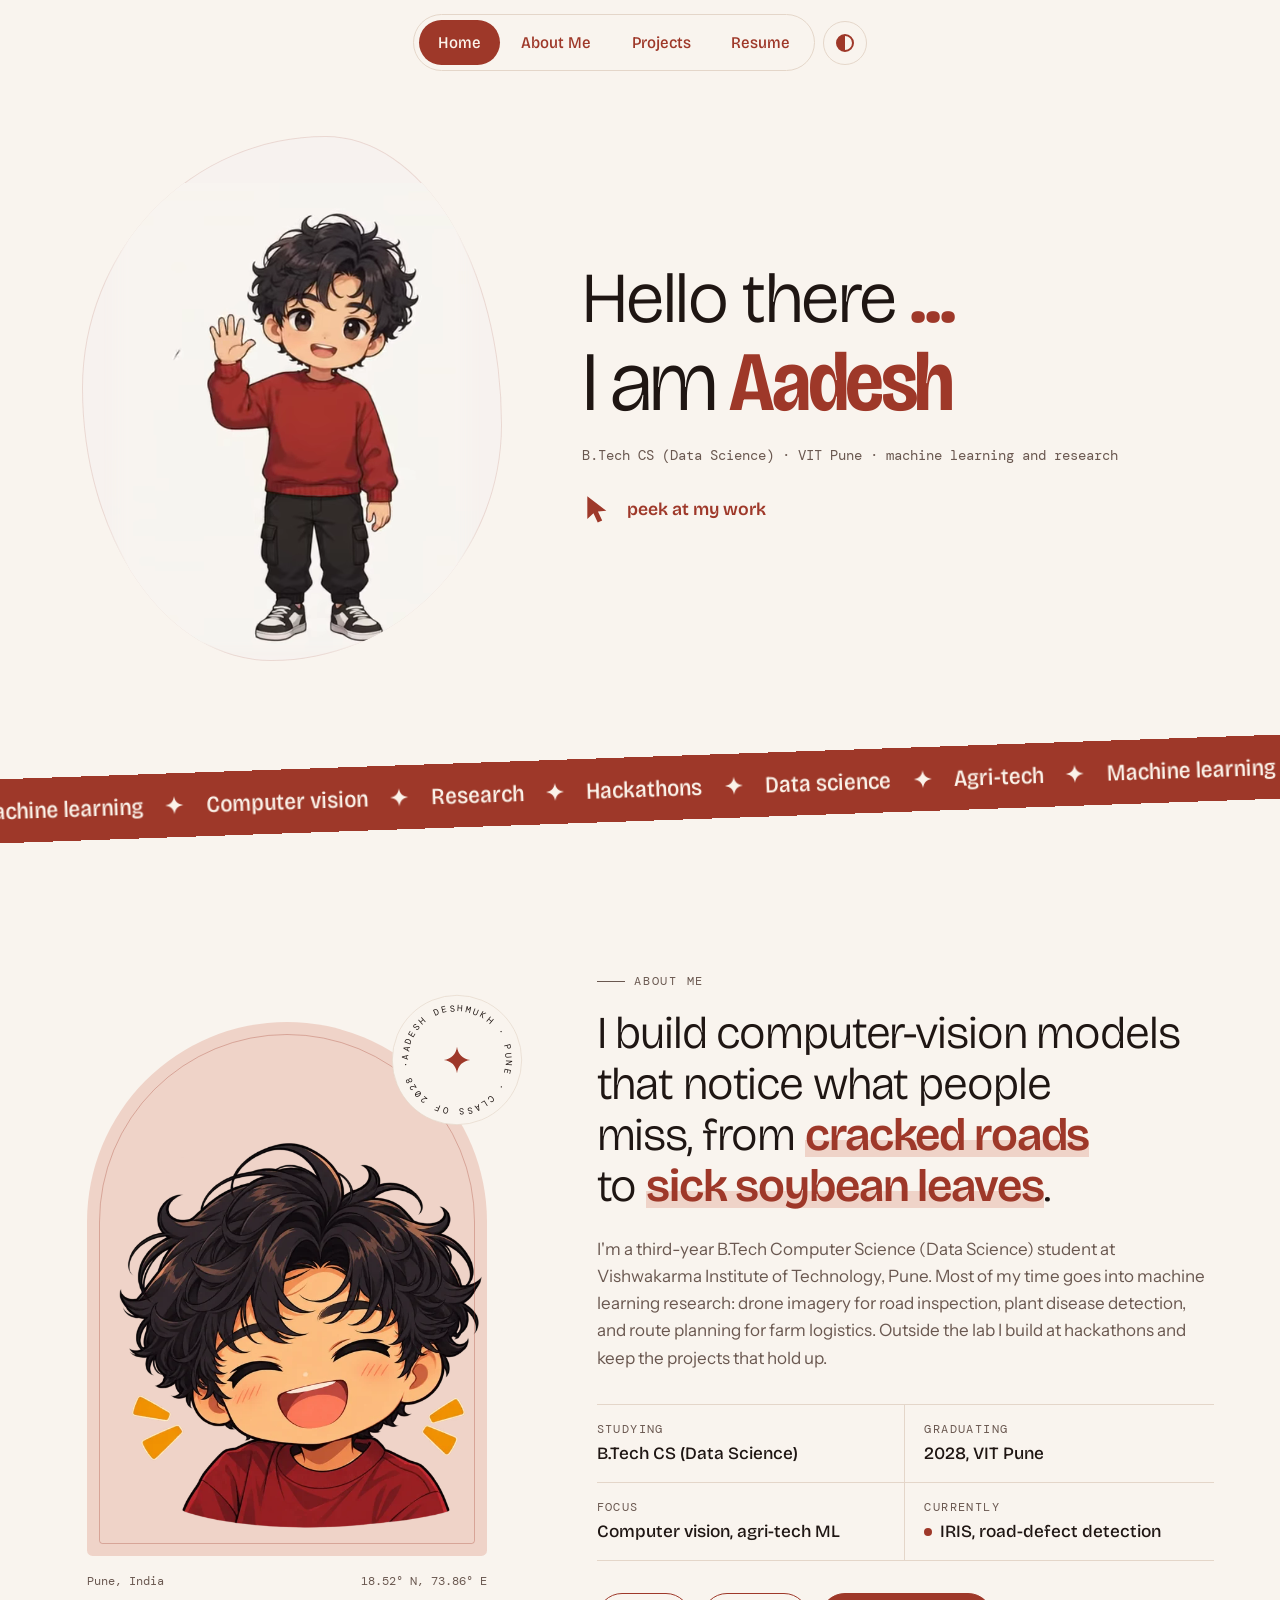
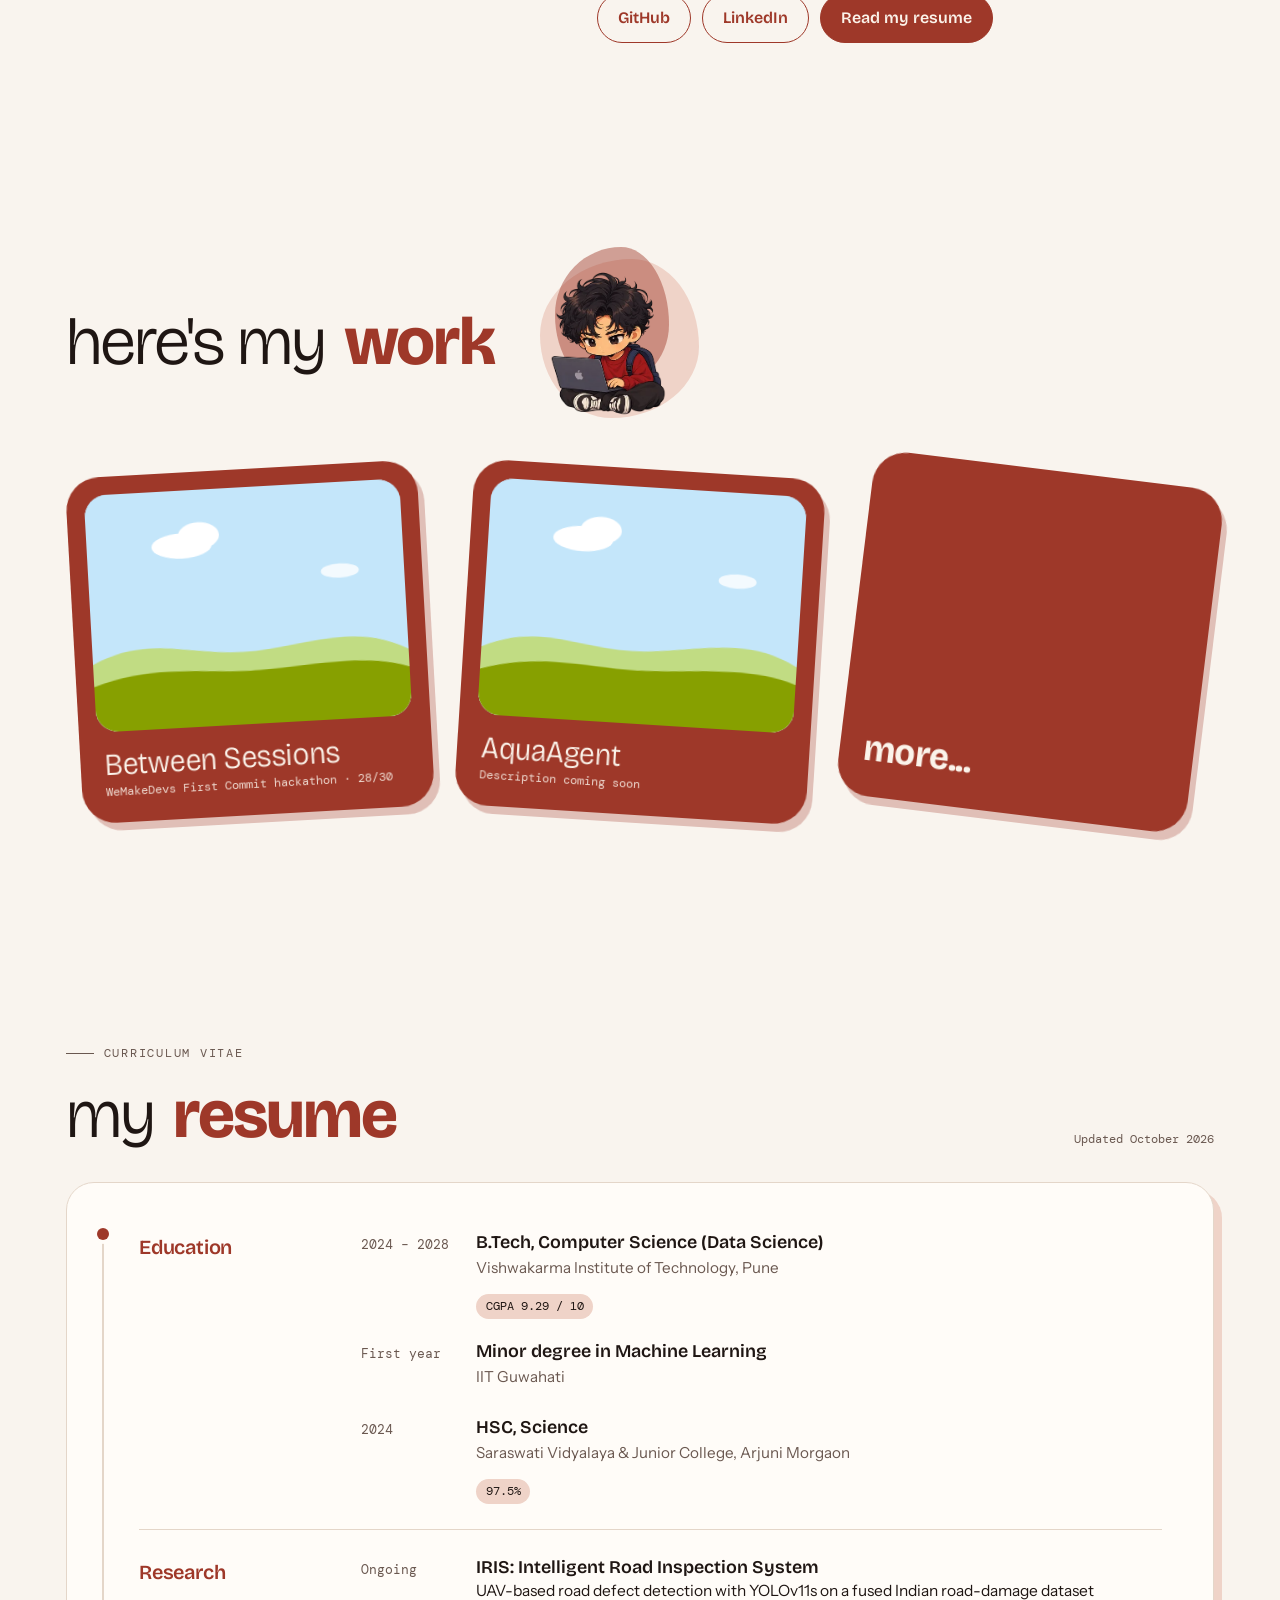
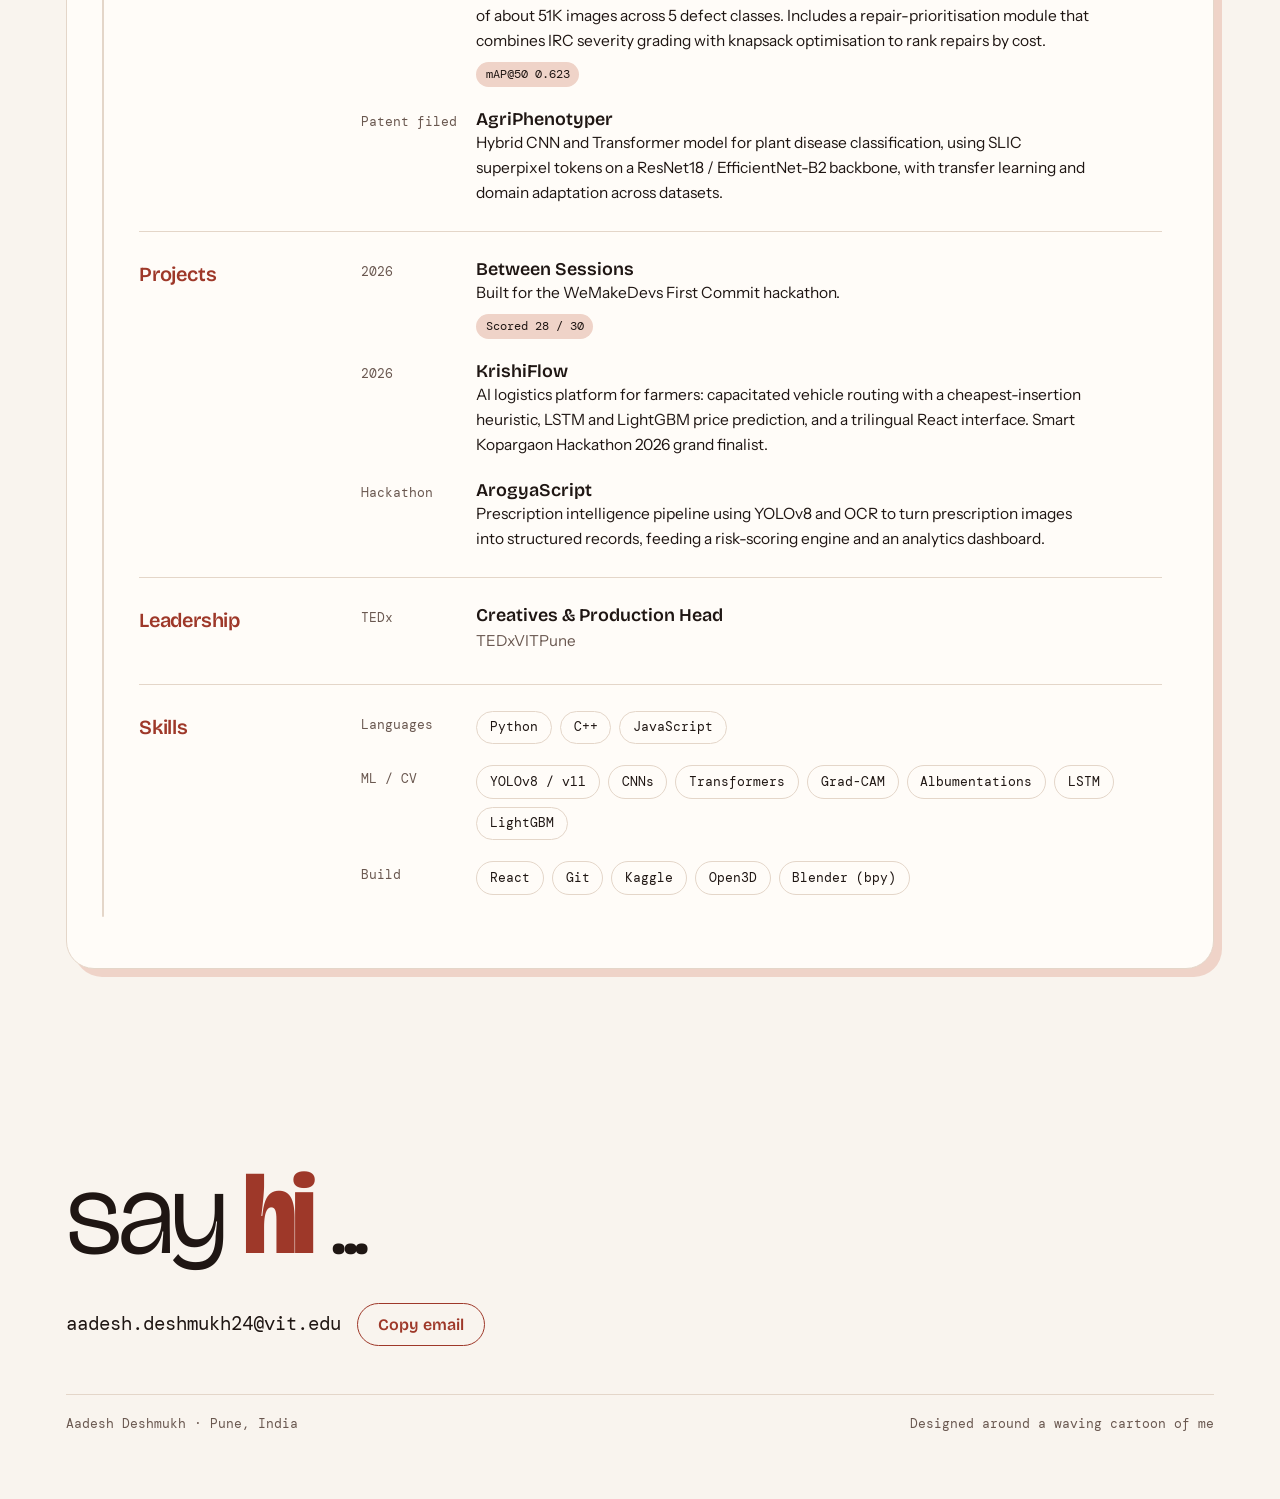
==== index.html @ ccf3f6fa "Initialize portfolio site from export bundle Split the single-file export into index.html, css/, js/" ====
<!doctype html>
<html lang="en">
<head>
<meta charset="utf-8">
<meta name="viewport" content="width=device-width,initial-scale=1,viewport-fit=cover">
<title>Aadesh Deshmukh</title>
<meta name="description" content="Aadesh Deshmukh — B.Tech CS (Data Science) at VIT Pune, working on computer vision and machine learning research.">
<link rel="icon" href="assets/mini.webp" type="image/webp">
<link rel="preconnect" href="https://fonts.googleapis.com">
<link rel="preconnect" href="https://fonts.gstatic.com" crossorigin>
<link rel="stylesheet" href="https://fonts.googleapis.com/css2?family=Bricolage+Grotesque:opsz,wdth,wght@12..96,75..100,200..800&family=Instrument+Sans:wght@400;500;600&family=DM+Mono:wght@400;500&display=swap">
<link rel="stylesheet" href="css/style.css">
<script src="js/main.js" defer></script>
</head>
<body>

<svg width="0" height="0" style="position:absolute" aria-hidden="true">
  <symbol id="star" viewBox="0 0 24 24"><path d="M12 0c1 7 5 11 12 12-7 1-11 5-12 12-1-7-5-11-12-12 7-1 11-5 12-12z" fill="currentColor"/></symbol>
  <symbol id="ptr" viewBox="0 0 32 32"><path d="M5 3v21.5l5.8-5.4 4 8.6 4.2-1.9-4-8.4 7.9-.6z"/></symbol>
</svg>


<header class="navbar">
  <ul class="nav" id="nav">
    <span class="pill" aria-hidden="true"></span>
    <li><a href="#home" data-cursor="home">Home</a></li>
    <li><a href="#about" data-cursor="hi">About<span class="me"> Me</span></a></li>
    <li><a href="#projects" data-cursor="work">Projects</a></li>
    <li><a href="#resume" data-cursor="cv">Resume</a></li>
  </ul>
  <button class="mode" id="theme" type="button" aria-label="Switch light or dark theme" data-cursor="flip"><span></span></button>
</header>

<main>
  <!-- HOME -->
  <section class="hero wrap" id="home">
    <div class="hero-grid">
      <div class="stage" id="stage" data-cursor="wave again" role="button" tabindex="0" aria-label="Play the wave again">
        <span class="bubble" id="bubble" aria-hidden="true">hi!</span>
        <!-- HERO VIDEO: assets/hero-wave.webm with an mp4 fallback -->
        <video id="heroClip" muted loop playsinline autoplay preload="auto" poster="assets/hero-poster.webp" aria-label="Aadesh's character waving hello">
          <source src="assets/hero-wave.webm" type="video/webm">
          <source src="assets/hero-wave.mp4" type="video/mp4">
        </video>
      </div>
      <div>
        <h1 style="margin:0">
          <span class="hello">Hello there <span class="dots" aria-hidden="true"><b>.</b><b>.</b><b>.</b></span></span>
          <span class="hello iam" aria-label="I am Aadesh"><span class="pre" aria-hidden="true">I am</span><span id="who" aria-hidden="true"></span></span>
        </h1>
        <p class="role">B.Tech CS (Data Science) &middot; VIT Pune &middot; machine learning and research</p>
        <a class="peek" href="#projects" data-cursor="go">
          <svg viewBox="0 0 32 32" aria-hidden="true"><use href="#ptr" fill="currentColor"/></svg>
          <span>peek at my work</span>
        </a>
      </div>
    </div>
  </section>

  <div class="band-wrap" aria-hidden="true"><div class="band"><div class="track" id="track"></div></div></div>

  <!-- ABOUT -->
  <section class="sec about wrap" id="about">
    <div class="about-grid">
      <figure class="portrait rv" id="portrait">
        <div class="arch"><img src="assets/portrait.webp" alt="Cartoon of Aadesh laughing with his eyes closed, in a red sweater"></div>
        <svg class="badge" viewBox="0 0 200 200" aria-hidden="true">
          <circle class="disc" cx="100" cy="100" r="98"/>
          <g class="ring">
            <path id="circ" d="M100,100 m-74,0 a74,74 0 1,1 148,0 a74,74 0 1,1 -148,0" fill="none"/>
            <text><textPath href="#circ" textLength="462" lengthAdjust="spacing">AADESH DESHMUKH &#183; PUNE &#183; CLASS OF 2028 &#183; </textPath></text>
          </g>
          <use class="core" href="#star" x="80" y="80" width="40" height="40"/>
        </svg>
        <figcaption><span>Pune, India</span><span>18.52&deg; N, 73.86&deg; E</span></figcaption>
      </figure>

      <div class="about-copy rv" id="aboutCopy">
        <p class="eyebrow">About me</p>
        <h2 class="statement">I build computer-vision models that notice what people miss, from <span class="hl">cracked roads</span> to <span class="hl">sick soybean leaves</span>.</h2>
        <p class="body">I'm a third-year B.Tech Computer Science (Data Science) student at Vishwakarma Institute of Technology, Pune. Most of my time goes into machine learning research: drone imagery for road inspection, plant disease detection, and route planning for farm logistics. Outside the lab I build at hackathons and keep the projects that hold up.</p>
        <dl class="facts">
          <div><dt>Studying</dt><dd>B.Tech CS (Data Science)</dd></div>
          <div><dt>Graduating</dt><dd>2028, VIT Pune</dd></div>
          <div><dt>Focus</dt><dd>Computer vision, agri-tech ML</dd></div>
          <div><dt>Currently</dt><dd><i class="live" aria-hidden="true"></i>IRIS, road-defect detection</dd></div>
        </dl>
        <div class="links">
          <a class="btn" href="https://github.com/aadesh2036" target="_blank" rel="noopener" data-cursor="github">GitHub</a>
          <a class="btn" href="https://www.linkedin.com/in/aadesh-deshmukh-988a01330" target="_blank" rel="noopener" data-cursor="linkedin">LinkedIn</a>
          <a class="btn solid" href="#resume" data-cursor="cv" id="toResume">Read my resume</a>
        </div>
      </div>
    </div>
  </section>

  <!-- PROJECTS -->
  <section class="sec wrap" id="projects">
    <h2 class="head work-head rv">here's my <b>work</b>
      <span class="mini"><img src="assets/mini.webp" alt=""></span>
    </h2>
    <div class="cards" id="cards"></div>
    <div class="drawer" id="drawer"><div><div class="cards" id="cardsMore"></div></div></div>
  </section>

  <!-- RESUME -->
  <section class="sec wrap" id="resume">
    <div class="res-top">
      <div>
        <p class="eyebrow">Curriculum vitae</p>
        <h2 class="head">my <b>resume</b></h2>
      </div>
      <div class="res-actions">
        <span class="stamp">Updated October 2026</span>
        <a class="btn solid" id="pdf" href="#" target="_blank" rel="noopener" data-cursor="pdf" hidden>Download PDF</a>
      </div>
    </div>

    <article class="sheet rv" id="sheet">
      <div class="rail" aria-hidden="true"><span></span></div>

      <section class="block">
        <h3>Education</h3>
        <ol class="items">
          <li class="item"><span class="when">2024 &ndash; 2028</span><div>
            <h4>B.Tech, Computer Science (Data Science)</h4>
            <p class="where">Vishwakarma Institute of Technology, Pune</p>
            <span class="metric">CGPA 9.29 / 10</span></div></li>
          <li class="item"><span class="when">First year</span><div>
            <h4>Minor degree in Machine Learning</h4>
            <p class="where">IIT Guwahati</p></div></li>
          <li class="item"><span class="when">2024</span><div>
            <h4>HSC, Science</h4>
            <p class="where">Saraswati Vidyalaya &amp; Junior College, Arjuni Morgaon</p>
            <span class="metric">97.5%</span></div></li>
        </ol>
      </section>

      <section class="block">
        <h3>Research</h3>
        <ol class="items">
          <li class="item"><span class="when">Ongoing</span><div>
            <h4>IRIS: Intelligent Road Inspection System</h4>
            <p class="desc">UAV-based road defect detection with YOLOv11s on a fused Indian road-damage dataset of about 51K images across 5 defect classes. Includes a repair-prioritisation module that combines IRC severity grading with knapsack optimisation to rank repairs by cost.</p>
            <span class="metric">mAP@50 0.623</span></div></li>
          <li class="item"><span class="when">Patent filed</span><div>
            <h4>AgriPhenotyper</h4>
            <p class="desc">Hybrid CNN and Transformer model for plant disease classification, using SLIC superpixel tokens on a ResNet18 / EfficientNet-B2 backbone, with transfer learning and domain adaptation across datasets.</p></div></li>
        </ol>
      </section>

      <section class="block">
        <h3>Projects</h3>
        <ol class="items">
          <li class="item"><span class="when">2026</span><div>
            <h4><a href="https://github.com/aadesh2036/Between_Sessions" target="_blank" rel="noopener" data-cursor="repo">Between Sessions</a></h4>
            <p class="desc">Built for the WeMakeDevs First Commit hackathon.</p>
            <span class="metric">Scored 28 / 30</span></div></li>
          <li class="item"><span class="when">2026</span><div>
            <h4>KrishiFlow</h4>
            <p class="desc">AI logistics platform for farmers: capacitated vehicle routing with a cheapest-insertion heuristic, LSTM and LightGBM price prediction, and a trilingual React interface. Smart Kopargaon Hackathon 2026 grand finalist.</p></div></li>
          <li class="item"><span class="when">Hackathon</span><div>
            <h4>ArogyaScript</h4>
            <p class="desc">Prescription intelligence pipeline using YOLOv8 and OCR to turn prescription images into structured records, feeding a risk-scoring engine and an analytics dashboard.</p></div></li>
        </ol>
      </section>

      <section class="block">
        <h3>Leadership</h3>
        <ol class="items">
          <li class="item"><span class="when">TEDx</span><div>
            <h4>Creatives &amp; Production Head</h4>
            <p class="where">TEDxVITPune</p></div></li>
        </ol>
      </section>

      <section class="block">
        <h3>Skills</h3>
        <div class="items">
          <div class="skillrow"><span class="when">Languages</span><ul class="chips"><li>Python</li><li>C++</li><li>JavaScript</li></ul></div>
          <div class="skillrow"><span class="when">ML / CV</span><ul class="chips"><li>YOLOv8 / v11</li><li>CNNs</li><li>Transformers</li><li>Grad-CAM</li><li>Albumentations</li><li>LSTM</li><li>LightGBM</li></ul></div>
          <div class="skillrow"><span class="when">Build</span><ul class="chips"><li>React</li><li>Git</li><li>Kaggle</li><li>Open3D</li><li>Blender (bpy)</li></ul></div>
        </div>
      </section>
    </article>
  </section>

  <!-- CONTACT -->
  <section class="contact wrap" id="contact">
    <h2 class="rv">say <b>hi</b> ...</h2>
    <div class="mail">
      <code id="mail">aadesh.deshmukh24@vit.edu</code>
      <button class="btn" id="copy" type="button" data-cursor="copy">Copy email</button>
    </div>
    <div class="foot"><span>Aadesh Deshmukh &middot; Pune, India</span><span>Designed around a waving cartoon of me</span></div>
  </section>
</main>

<div id="fx" aria-hidden="true">
  <div id="ring"><span id="ringTxt"></span></div>
  <div id="cur"><svg viewBox="0 0 32 32"><use class="sh" href="#ptr" x="2.2" y="2.2"/><use class="ar" href="#ptr"/></svg></div>
</div>

</body>
</html>
---- css/style.css ----
body{margin:0}
img{max-width:100%}
[hidden]:not([hidden=until-found i]){display:none!important}

/* Layout concept: one fluid page. Floating pill nav; hero video in a shape-shifting (non-rotating) window; solid colors only, no gradients or blur; About as an arched portrait beside a quiet fact sheet; tilted rust work cards; Resume as a printed sheet with a scroll rail. Flat 2D arrow cursor with a lagging ring that turns into a label pill. */
:root{
  --bg:#F9F4EE; --bg-2:#F1E6DA; --ink:#1F1613; --ink-soft:#6A5850; --line:#E4D6C9;
  --rust:#9E3829; --card:#9E3829; --on-rust:#FBF3EA; --blush:#EFD3C8; --paper:#FFFCF8;
  --stage:#F7F2EF; /* matches the hero video's own background; same in both themes */
  --cur-fill:#C2412D; --cur-line:#1F1613; --cur-shadow:#1F1613;
  --blob-a:#EBC6BA; --blob-b:#F3D9B8; --blob-c:#E2A593;
  --f-display:"Bricolage Grotesque","Trebuchet MS",system-ui,sans-serif;
  --f-body:"Instrument Sans",system-ui,-apple-system,"Segoe UI",sans-serif;
  --f-mono:"DM Mono",ui-monospace,Menlo,monospace;
  --spring:cubic-bezier(.34,1.56,.64,1);
  --ease:cubic-bezier(.2,.8,.2,1);
}
@media (prefers-color-scheme:dark){
  :root:not([data-theme="light"]){
    --bg:#1B1311; --bg-2:#251B18; --ink:#F6EBE0; --ink-soft:#BBA99D; --line:#3A2B26;
    --rust:#E2705A; --card:#A8402F; --on-rust:#FFF6EE; --blush:#4A2620; --paper:#221815;
    --cur-fill:#E2705A; --cur-line:#1B1311; --cur-shadow:#0C0807;
    --blob-a:#4A211B; --blob-b:#3B2A1A; --blob-c:#5C2A20;
    color-scheme:dark;
  }
}
:root[data-theme="dark"]{
  --bg:#1B1311; --bg-2:#251B18; --ink:#F6EBE0; --ink-soft:#BBA99D; --line:#3A2B26;
  --rust:#E2705A; --card:#A8402F; --on-rust:#FFF6EE; --blush:#4A2620; --paper:#221815;
  --cur-fill:#E2705A; --cur-line:#1B1311; --cur-shadow:#0C0807;
  --blob-a:#4A211B; --blob-b:#3B2A1A; --blob-c:#5C2A20;
  color-scheme:dark;
}

*{box-sizing:border-box}
html{scroll-behavior:smooth}
body{
  background:var(--bg); color:var(--ink);
  font-family:var(--f-body); font-size:1.0625rem; line-height:1.6;
  padding-block:0; overflow-x:clip; -webkit-font-smoothing:antialiased;
}
a{color:inherit}
:focus-visible{outline:3px solid var(--rust); outline-offset:4px; border-radius:12px}
.wrap{
  max-width:1180px; margin-inline:auto;
  padding-left:max(16px,env(safe-area-inset-left,0px));
  padding-right:max(16px,env(safe-area-inset-right,0px));
}
main{position:relative; z-index:1}
.eyebrow{font-family:var(--f-mono); font-size:.78rem; letter-spacing:.14em; text-transform:uppercase; color:var(--ink-soft); margin:0 0 1rem; display:flex; align-items:center; gap:.6rem}
.eyebrow::before{content:""; width:28px; height:1px; background:currentColor}

@keyframes shape{
  0%{border-radius:58% 42% 55% 45% / 48% 55% 45% 52%}
  50%{border-radius:46% 54% 42% 58% / 56% 44% 56% 44%}
  100%{border-radius:54% 46% 58% 42% / 44% 58% 42% 56%}
}
@keyframes morph{
  0%{border-radius:58% 42% 55% 45% / 48% 55% 45% 52%; rotate:0deg}
  50%{border-radius:40% 60% 36% 64% / 60% 38% 62% 40%; rotate:40deg}
  100%{border-radius:64% 36% 62% 38% / 42% 62% 38% 58%; rotate:-20deg}
}

/* ---------- nav ---------- */
.navbar{
  position:fixed; z-index:9000; left:0; right:0;
  top:calc(env(safe-area-inset-top,0px) + 14px);
  display:flex; justify-content:center; align-items:center; gap:8px; pointer-events:none;
  padding-left:max(16px,env(safe-area-inset-left,0px)); padding-right:max(16px,env(safe-area-inset-right,0px));
}
.nav,.mode{pointer-events:auto}
.nav{
  position:relative; display:flex; padding:5px; gap:2px; list-style:none; margin:0;
  background:var(--bg);
  border:1px solid var(--line); border-radius:999px;
}
.nav .pill{position:absolute; top:5px; bottom:5px; left:0; width:0; border-radius:999px; background:var(--rust); transition:transform .6s var(--spring), width .5s var(--spring)}
.nav a{
  position:relative; z-index:1; display:block; text-decoration:none; white-space:nowrap;
  font-family:var(--f-display); font-weight:500; font-size:1.02rem; font-stretch:92%;
  padding:.6rem 1.2rem; border-radius:999px; color:var(--rust); transition:color .3s;
}
.nav a[aria-current="true"]{color:var(--on-rust)}
.mode{
  width:44px; height:44px; flex:none; border-radius:50%; border:1px solid var(--line); cursor:pointer;
  background:var(--bg);
  display:grid; place-items:center; color:var(--rust); transition:transform .5s var(--spring);
}
.mode:hover{transform:rotate(180deg)}
.mode span{width:18px; height:18px; border-radius:50%; border:2px solid currentColor; background:linear-gradient(90deg,currentColor 50%,transparent 50%)}

/* ---------- hero ---------- */
.hero{padding-top:clamp(6.5rem,12vw,8.5rem); padding-bottom:clamp(2.5rem,5vw,4rem)}
.hero-grid{display:grid; grid-template-columns:minmax(0,5fr) minmax(0,7fr); align-items:center; gap:clamp(1.5rem,5vw,4.5rem)}
.stage{
  position:relative; aspect-ratio:4/5; width:100%; max-width:420px; justify-self:center; cursor:pointer;
  background:var(--stage); border-radius:58% 42% 55% 45% / 48% 55% 45% 52%;
  animation:shape 16s ease-in-out infinite alternate; overflow:hidden; isolation:isolate;
  box-shadow:inset 0 0 0 1px color-mix(in srgb,var(--rust) 14%,transparent);
}
.stage video{
  position:absolute; left:5%; top:4%; width:90%; height:95%; object-fit:contain; object-position:50% 100%;
  -webkit-mask-image:linear-gradient(90deg,transparent,#000 7%,#000 93%,transparent),linear-gradient(180deg,transparent,#000 5%,#000 97%,transparent);
  -webkit-mask-composite:source-in; mask-image:linear-gradient(90deg,transparent,#000 7%,#000 93%,transparent),linear-gradient(180deg,transparent,#000 5%,#000 97%,transparent); mask-composite:intersect;
}
.bubble{
  position:absolute; left:6%; top:7%; z-index:2; padding:.35rem .85rem; background:var(--rust); color:var(--on-rust);
  font-family:var(--f-display); font-weight:700; font-size:1.05rem; border-radius:999px 999px 999px 6px;
  transform-origin:0 100%; scale:0; rotate:-8deg; transition:scale .5s var(--spring), rotate .5s var(--spring);
}
.bubble.on{scale:1; rotate:0deg}
.hello{margin:0; font-family:var(--f-display); font-size:clamp(2.1rem,5.6vw,4.6rem); line-height:1.02; font-weight:300; letter-spacing:-.02em}
.hello .dots{color:var(--rust); font-weight:700}
.hello .dots b{display:inline-block; animation:dot 1.6s ease-in-out infinite}
.hello .dots b:nth-child(2){animation-delay:.18s}.hello .dots b:nth-child(3){animation-delay:.36s}
@keyframes dot{40%{translate:0 -.22em}}
.iam{display:block; white-space:nowrap; font-size:clamp(2.6rem,6.6vw,6.4rem); line-height:.95; letter-spacing:-.04em; margin-top:.08em}
.iam .l{display:inline-block; color:var(--rust); translate:0 calc(var(--k,0)*-14px); transition:translate .35s var(--spring);
  font-variation-settings:"wght" calc(650 + var(--k,0)*150), "wdth" calc(88 + var(--k,0)*12);
  animation:rise .9s var(--spring) both; animation-delay:calc(var(--i)*70ms + 250ms)}
.iam .pre{font-weight:300; color:var(--ink); margin-right:.18em}
@keyframes rise{from{transform:translateY(55%) rotate(10deg) scale(.8)}}
.role{font-family:var(--f-mono); font-size:.9rem; color:var(--ink-soft); margin:1.4rem 0 0}
.peek{display:inline-flex; align-items:center; gap:.7rem; margin-top:1.6rem; text-decoration:none; font-family:var(--f-display); font-weight:600; font-size:1.1rem; color:var(--rust)}
.peek svg{width:34px; height:34px; animation:tap 2.2s ease-in-out infinite}
.peek:hover svg{animation-duration:.8s}
@keyframes tap{0%,100%{transform:translate(0,0)}50%{transform:translate(5px,5px)}}

/* ---------- marquee ---------- */
[hidden]{display:none!important}
.band-wrap{overflow:hidden; padding-block:2rem 3rem}
.band{rotate:-2deg; background:var(--rust); color:var(--on-rust); overflow:hidden; padding-block:.85rem; width:104%; margin-left:-2%}
.band .track{display:flex; width:max-content; animation:slide 36s linear infinite}
.band:hover .track{animation-play-state:paused}
.band span{display:flex; align-items:center; gap:1.4rem; padding-right:1.4rem; white-space:nowrap; font-family:var(--f-display); font-size:1.45rem; font-weight:500; font-stretch:90%}
.band svg{width:18px; height:18px; flex:none; animation:spin 8s linear infinite}
@keyframes slide{to{transform:translateX(-50%)}}
@keyframes spin{to{rotate:360deg}}

/* ---------- shared section bits ---------- */
.sec{padding-block:clamp(3.5rem,8vw,7rem)}
.head{font-family:var(--f-display); font-weight:300; font-size:clamp(2.2rem,5.4vw,4.2rem); letter-spacing:-.03em; line-height:1.05; margin:0; display:flex; align-items:center; gap:1.2rem; flex-wrap:wrap; text-wrap:balance}
.head b{font-weight:750; color:var(--rust)}
.rv{transform:translateY(30px); transition:transform 1.1s var(--ease)}
.rv.in{transform:none}
.btn{
  display:inline-flex; align-items:center; gap:.5rem; padding:.7rem 1.25rem; border-radius:999px; text-decoration:none;
  font-family:var(--f-display); font-weight:600; border:1.5px solid var(--rust); color:var(--rust); background:transparent; cursor:pointer; font-size:1rem;
  transition:background .3s, color .3s, transform .5s var(--spring);
}
.btn:hover{background:var(--rust); color:var(--on-rust); transform:translateY(-3px)}
.btn.solid{background:var(--rust); color:var(--on-rust)}
.btn svg{width:14px; height:14px}

/* ---------- about ---------- */
.about-grid{display:grid; grid-template-columns:minmax(0,5fr) minmax(0,7fr); gap:clamp(2.5rem,7vw,6.5rem); align-items:center}
.portrait{position:relative; margin:0; width:100%; max-width:400px; justify-self:center}
.arch{
  position:relative; aspect-ratio:3/4; border-radius:999px 999px 28px 28px; overflow:hidden;
  background:var(--blush);
  display:flex; align-items:flex-end; justify-content:center;
}
.arch::before{content:""; position:absolute; inset:12px; border-radius:999px 999px 18px 18px; border:1px solid color-mix(in srgb,var(--rust) 30%,transparent); pointer-events:none; z-index:2}
.arch img{position:relative; z-index:1; width:112%; max-width:none; height:auto; margin-bottom:-1px; translate:0 var(--py,0px); transition:scale .8s var(--spring)}
.portrait:hover .arch img{scale:1.03}
.badge{position:absolute; width:clamp(104px,12vw,132px); aspect-ratio:1; top:-5%; right:-9%; z-index:3; color:var(--ink)}
.badge .disc{fill:var(--bg); stroke:var(--line)}
.badge .ring{animation:spin 26s linear infinite; transform-origin:100px 100px; transform-box:view-box}
.portrait:hover .badge .ring{animation-duration:6s}
.badge text{font-family:var(--f-mono); font-size:13.5px; letter-spacing:.06em; fill:var(--ink)}
.badge .core{color:var(--rust)}
.portrait figcaption{margin-top:1rem; font-family:var(--f-mono); font-size:.78rem; color:var(--ink-soft); display:flex; justify-content:space-between; gap:1rem; flex-wrap:wrap; font-variant-numeric:tabular-nums}
.statement{font-family:var(--f-display); font-weight:300; font-size:clamp(1.75rem,3.6vw,2.85rem); line-height:1.12; letter-spacing:-.025em; margin:0 0 1.5rem; text-wrap:balance; max-width:22ch}
.statement .hl{font-weight:600; color:var(--rust); background:linear-gradient(var(--blush),var(--blush)) 0 88%/0% 32% no-repeat; transition:background-size 1.1s var(--ease) .3s}
.about-copy.in .statement .hl{background-size:100% 32%}
.about-copy>p.body{margin:0 0 2rem; max-width:58ch; color:var(--ink-soft)}
.facts{margin:0 0 2rem; display:grid; grid-template-columns:repeat(2,minmax(0,1fr)); border-top:1px solid var(--line)}
.facts div{padding:1rem 1rem 1rem 0; border-bottom:1px solid var(--line); min-width:0}
.facts div:nth-child(odd){border-right:1px solid var(--line)}
.facts div:nth-child(even){padding-left:1.2rem}
.facts dt{font-family:var(--f-mono); font-size:.72rem; letter-spacing:.12em; text-transform:uppercase; color:var(--ink-soft)}
.facts dd{margin:.25rem 0 0; font-family:var(--f-display); font-weight:500; font-size:1.08rem; line-height:1.3; display:flex; align-items:center; gap:.5rem}
.live{width:8px; height:8px; flex:none; border-radius:50%; background:var(--rust); box-shadow:0 0 0 0 var(--rust); animation:live 2s ease-out infinite}
@keyframes live{0%{box-shadow:0 0 0 0 color-mix(in srgb,var(--rust) 60%,transparent)}100%{box-shadow:0 0 0 10px transparent}}
.links{display:flex; flex-wrap:wrap; gap:.7rem}

/* ---------- projects ---------- */
.work-head .mini{width:clamp(120px,16vw,190px); aspect-ratio:1; display:grid; place-items:center; position:relative}
.work-head .mini::before,.work-head .mini::after{content:""; position:absolute; border-radius:58% 42% 55% 45%/48% 55% 45% 52%; animation:morph 11s ease-in-out infinite alternate}
.work-head .mini::before{inset:6% 2% 10% 14%; background:var(--blush)}
.work-head .mini::after{inset:0 18% 26% 22%; background:color-mix(in srgb,var(--rust) 45%,transparent); animation-duration:14s; animation-direction:alternate-reverse}
.work-head .mini img{position:relative; z-index:1; width:88%; animation:bobby 5s ease-in-out infinite}
@keyframes bobby{50%{translate:0 -6px}}
.cards{display:grid; grid-template-columns:repeat(3,minmax(0,1fr)); gap:clamp(1.2rem,3vw,2.4rem); padding:2rem .5rem 1.5rem; perspective:1000px}
.card{
  --r:var(--r0,0deg); --rx:0deg; --ry:0deg;
  position:relative; display:flex; flex-direction:column; text-decoration:none; color:var(--on-rust); text-align:left; font:inherit;
  background:var(--card); border:0; border-radius:2.1rem; padding:1.1rem 1.1rem 1.3rem; cursor:pointer;
  transform:rotate(var(--r)) rotateX(var(--rx)) rotateY(var(--ry));
  transition:transform .7s var(--spring), scale .9s var(--spring), box-shadow .4s;
  scale:.92; animation:bob 7s ease-in-out infinite; animation-delay:var(--d,0s);
  box-shadow:6px 8px 0 color-mix(in srgb,var(--card) 28%,var(--bg));
}
.card.in{scale:1}
.card:hover,.card:focus-visible{--r:0deg; box-shadow:10px 12px 0 color-mix(in srgb,var(--card) 28%,var(--bg))}
@keyframes bob{50%{translate:0 -10px}}
.card .shot{border-radius:1.4rem; overflow:hidden; aspect-ratio:4/3; background:#bfe4f8}
.card .shot svg,.card .shot img{display:block; width:100%; height:100%; object-fit:cover; transition:transform .8s var(--ease)}
.card:hover .shot svg,.card:hover .shot img{transform:scale(1.08)}
.card h3{margin:1rem .4rem .15rem; font-family:var(--f-display); font-weight:300; font-size:clamp(1.5rem,2.4vw,1.95rem); line-height:1.1; letter-spacing:-.015em; font-stretch:95%; transition:font-weight .35s}
.card:hover h3{font-weight:600}
.card p{margin:0 .4rem; font-family:var(--f-mono); font-size:.76rem; opacity:.85; line-height:1.45}
.card.more{justify-content:flex-end; min-height:240px}
.card.more h3{font-weight:700; font-size:clamp(1.7rem,3vw,2.3rem); margin-bottom:.4rem}
.drawer{display:grid; grid-template-rows:0fr; transition:grid-template-rows .8s var(--spring)}
.drawer.open{grid-template-rows:1fr}
.drawer>div{min-height:0; overflow:hidden}
.drawer:not(.open) .card{visibility:hidden}

/* ---------- resume ---------- */
.res-top{display:flex; flex-wrap:wrap; justify-content:space-between; align-items:flex-end; gap:1rem 2rem; margin-bottom:2rem}
.res-actions{display:flex; align-items:center; gap:1rem; flex-wrap:wrap}
.stamp{font-family:var(--f-mono); font-size:.78rem; color:var(--ink-soft)}
.sheet{
  position:relative; background:var(--paper); border:1px solid var(--line); border-radius:28px;
  padding-block:clamp(1.6rem,4vw,3rem); padding-inline:clamp(2.6rem,6vw,4.5rem) clamp(1.2rem,4vw,3.5rem);
  box-shadow:8px 8px 0 var(--blush);
}
.rail{position:absolute; left:clamp(1.2rem,3vw,2.2rem); top:clamp(1.8rem,4vw,3.2rem); bottom:clamp(1.8rem,4vw,3.2rem); width:2px; background:var(--line); border-radius:2px}
.rail span{display:block; width:100%; height:calc(var(--prog,0)*100%); background:var(--rust); border-radius:2px}
.rail span::after{content:""; position:absolute; left:50%; top:calc(var(--prog,0)*100%); width:12px; height:12px; margin:-6px 0 0 -6px; border-radius:50%; background:var(--rust); box-shadow:0 0 0 4px var(--paper)}
.block{display:grid; grid-template-columns:minmax(0,190px) minmax(0,1fr); gap:1rem 2rem; padding-block:1.6rem; border-top:1px solid var(--line)}
.block:first-of-type{border-top:0; padding-top:0}
.block h3{margin:0; font-family:var(--f-display); font-weight:600; font-size:1.25rem; letter-spacing:-.01em; color:var(--rust)}
.items{list-style:none; margin:0; padding:0; display:grid; gap:1.3rem}
.item{display:grid; grid-template-columns:minmax(0,96px) minmax(0,1fr); gap:.4rem 1.2rem; transition:translate .5s var(--spring)}
.item:hover{translate:6px 0}
.when{font-family:var(--f-mono); font-size:.8rem; color:var(--ink-soft); padding-top:.25rem; font-variant-numeric:tabular-nums}
.item h4{margin:0; font-family:var(--f-display); font-weight:600; font-size:1.12rem; line-height:1.3}
.item h4 a{text-decoration:none; background:linear-gradient(var(--rust),var(--rust)) 0 100%/0% 1.5px no-repeat; transition:background-size .5s var(--ease)}
.item h4 a:hover{background-size:100% 1.5px}
.where{margin:.1rem 0 .35rem; font-size:.95rem; color:var(--ink-soft)}
.item p.desc{margin:0; font-size:.97rem; max-width:62ch}
.metric{display:inline-block; margin-top:.5rem; font-family:var(--f-mono); font-size:.74rem; padding:.2rem .6rem; border-radius:999px; background:var(--blush); color:var(--ink)}
.chips{display:flex; flex-wrap:wrap; gap:.5rem; margin:0; padding:0; list-style:none}
.chips li{font-family:var(--f-mono); font-size:.8rem; padding:.35rem .8rem; border-radius:999px; border:1px solid var(--line); transition:background .3s, color .3s, border-color .3s}
.chips li:hover{background:var(--rust); color:var(--on-rust); border-color:var(--rust)}
.skillrow{display:grid; grid-template-columns:minmax(0,96px) minmax(0,1fr); gap:.4rem 1.2rem; align-items:start}

/* ---------- contact ---------- */
.contact{padding-block:clamp(3rem,7vw,6rem) 4rem}
.contact h2{font-family:var(--f-display); font-weight:300; font-size:clamp(2.6rem,9vw,7.5rem); line-height:.95; letter-spacing:-.045em; margin:0}
.contact h2 b{font-weight:800; color:var(--rust); font-stretch:85%; display:inline-block; transition:rotate .6s var(--spring)}
.contact h2:hover b{rotate:-4deg}
.mail{display:flex; flex-wrap:wrap; align-items:center; gap:.8rem 1rem; margin-top:2rem}
.mail code{font-family:var(--f-mono); font-size:clamp(.95rem,2.6vw,1.2rem); user-select:all; overflow-wrap:anywhere; min-width:0}
.foot{border-top:1px solid var(--line); margin-top:3rem; padding-top:1.2rem; font-family:var(--f-mono); font-size:.8rem; color:var(--ink-soft); display:flex; flex-wrap:wrap; justify-content:space-between; gap:.6rem}

/* ---------- flat 2D cursor ---------- */
#fx{display:none}
.cursor-ok #fx{display:block}
.cursor-ok, .cursor-ok *{cursor:none !important}
#cur{position:fixed; left:0; top:0; z-index:9999; pointer-events:none; opacity:0; transition:opacity .25s}
.cursor-on #cur,.cursor-on #ring{opacity:1}
#cur svg{display:block; width:28px; height:28px; margin:-3px 0 0 -4px; transform-origin:4px 3px; transition:transform .35s var(--spring)}
#cur .ar{fill:var(--cur-fill); stroke:var(--cur-line); stroke-width:1.8; stroke-linejoin:round}
#cur .sh{fill:var(--cur-shadow)}
#cur.hot svg{transform:rotate(-14deg) scale(1.12)}
#cur.down svg{transform:scale(.82)}
#ring{
  position:fixed; left:0; top:0; z-index:9998; pointer-events:none; opacity:0;
  height:34px; min-width:34px; border-radius:999px; border:1.5px solid var(--rust); background:transparent;
  display:flex; align-items:center; justify-content:center; padding:0;
  font-family:var(--f-display); font-weight:600; font-size:.88rem; color:var(--on-rust); white-space:nowrap;
  transition:opacity .25s, background .3s, padding .45s var(--spring), min-width .45s var(--spring), border-color .3s;
}
#ring span{max-width:0; overflow:hidden; transition:max-width .45s var(--spring)}
#ring.label{background:var(--rust); padding:0 .9rem}
#ring.label span{max-width:160px}
.burst{position:fixed; z-index:9997; width:0; height:0; pointer-events:none}
.burst span{position:absolute; left:-2px; top:-2px; width:4px; height:12px; border-radius:2px; background:var(--rust); transform-origin:50% 0; animation:pop .55s var(--ease) forwards}
@keyframes pop{from{transform:rotate(var(--a)) translateY(8px) scaleY(.4); opacity:1}to{transform:rotate(var(--a)) translateY(30px) scaleY(1); opacity:0}}

/* ---------- small screens ---------- */
@media (max-width:820px){
  .hero-grid,.about-grid{grid-template-columns:1fr}
  .stage{max-width:320px}
  .portrait{max-width:320px; margin-top:1rem}
  .badge{right:-4%}
  .cards{grid-template-columns:1fr; padding-inline:.25rem}
  .block{grid-template-columns:1fr; gap:1rem}
}
@media (max-width:540px){
  .nav a{padding:.5rem .62rem; font-size:.9rem}
  .nav a .me{display:none}
  .navbar{gap:6px}
  .mode{width:40px; height:40px}
  .facts{grid-template-columns:1fr}
  .facts div:nth-child(odd){border-right:0}
  .facts div:nth-child(even){padding-left:0}
  .item,.skillrow{grid-template-columns:1fr}
  .when{padding-top:0}
}
@media (prefers-reduced-motion:reduce){
  *,*::before,*::after{animation:none !important; transition-duration:.01ms !important}
  html{scroll-behavior:auto}
  .rv{transform:none}
}
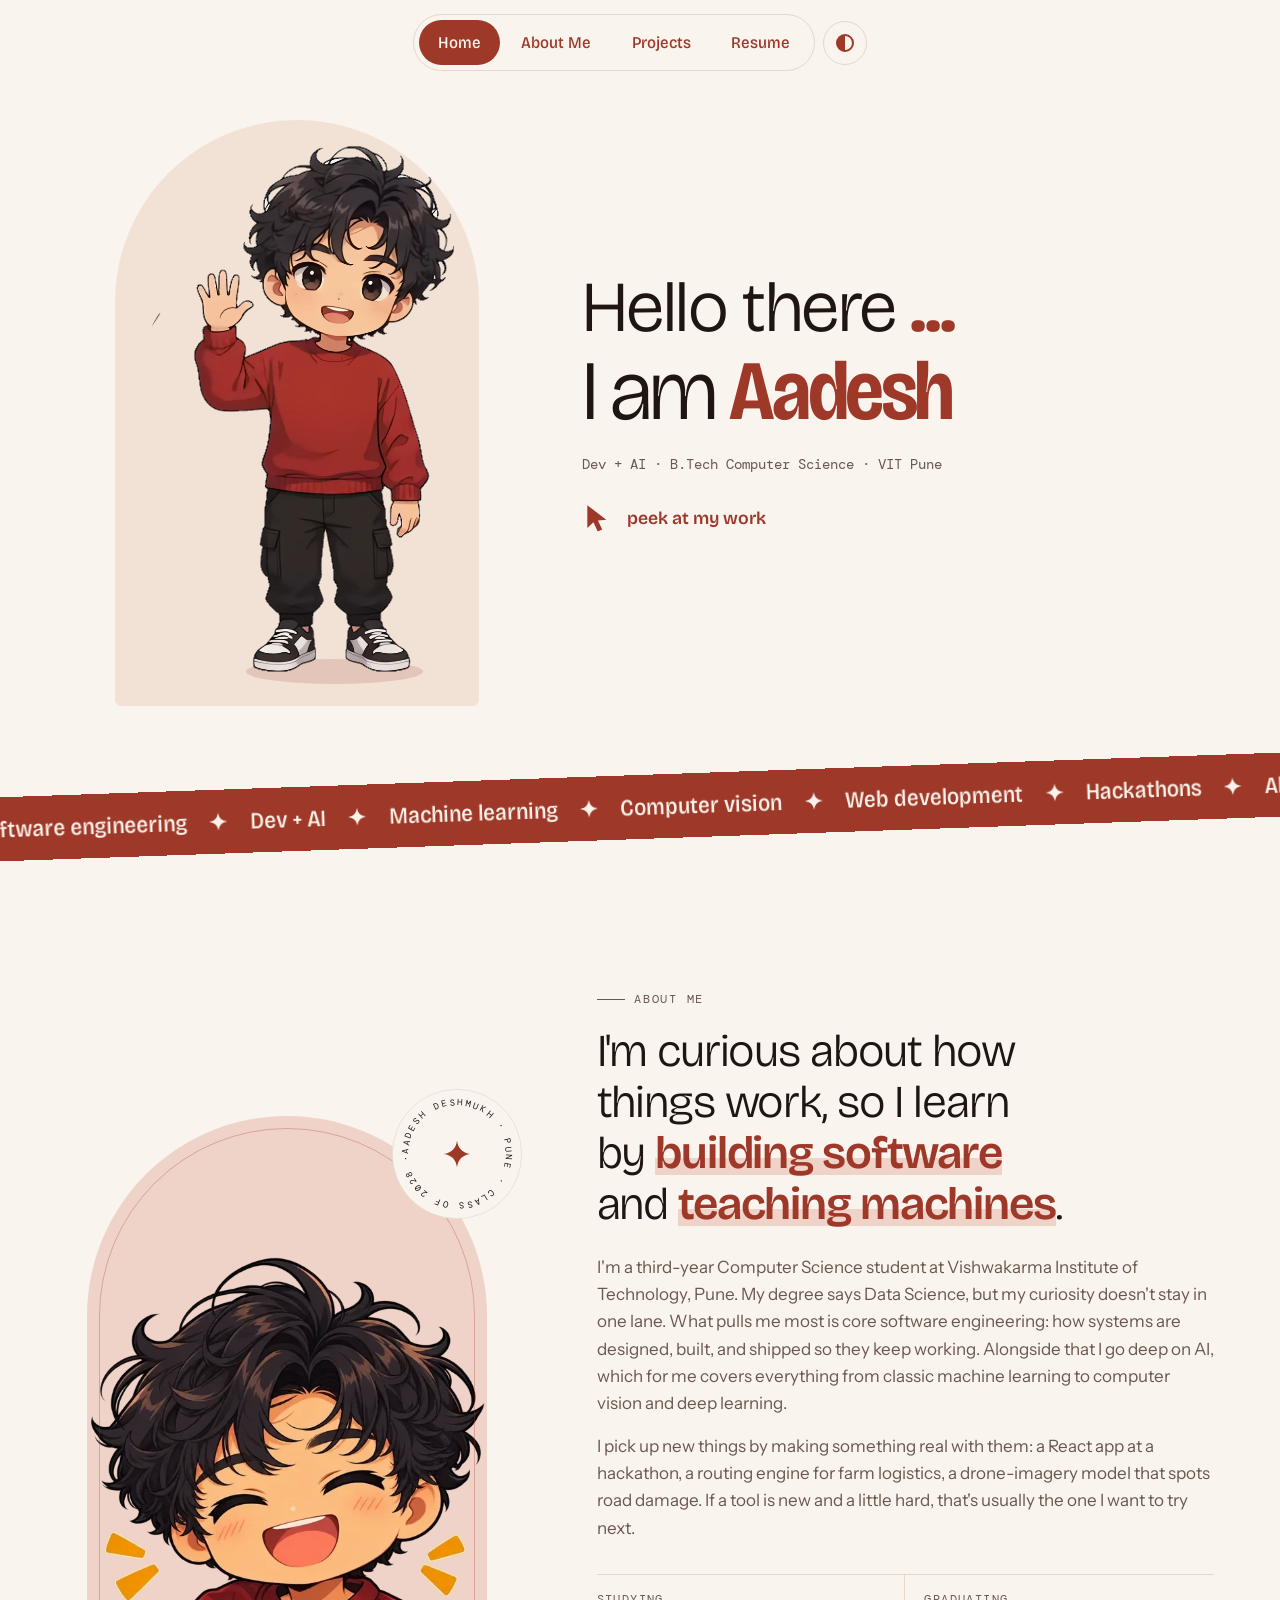
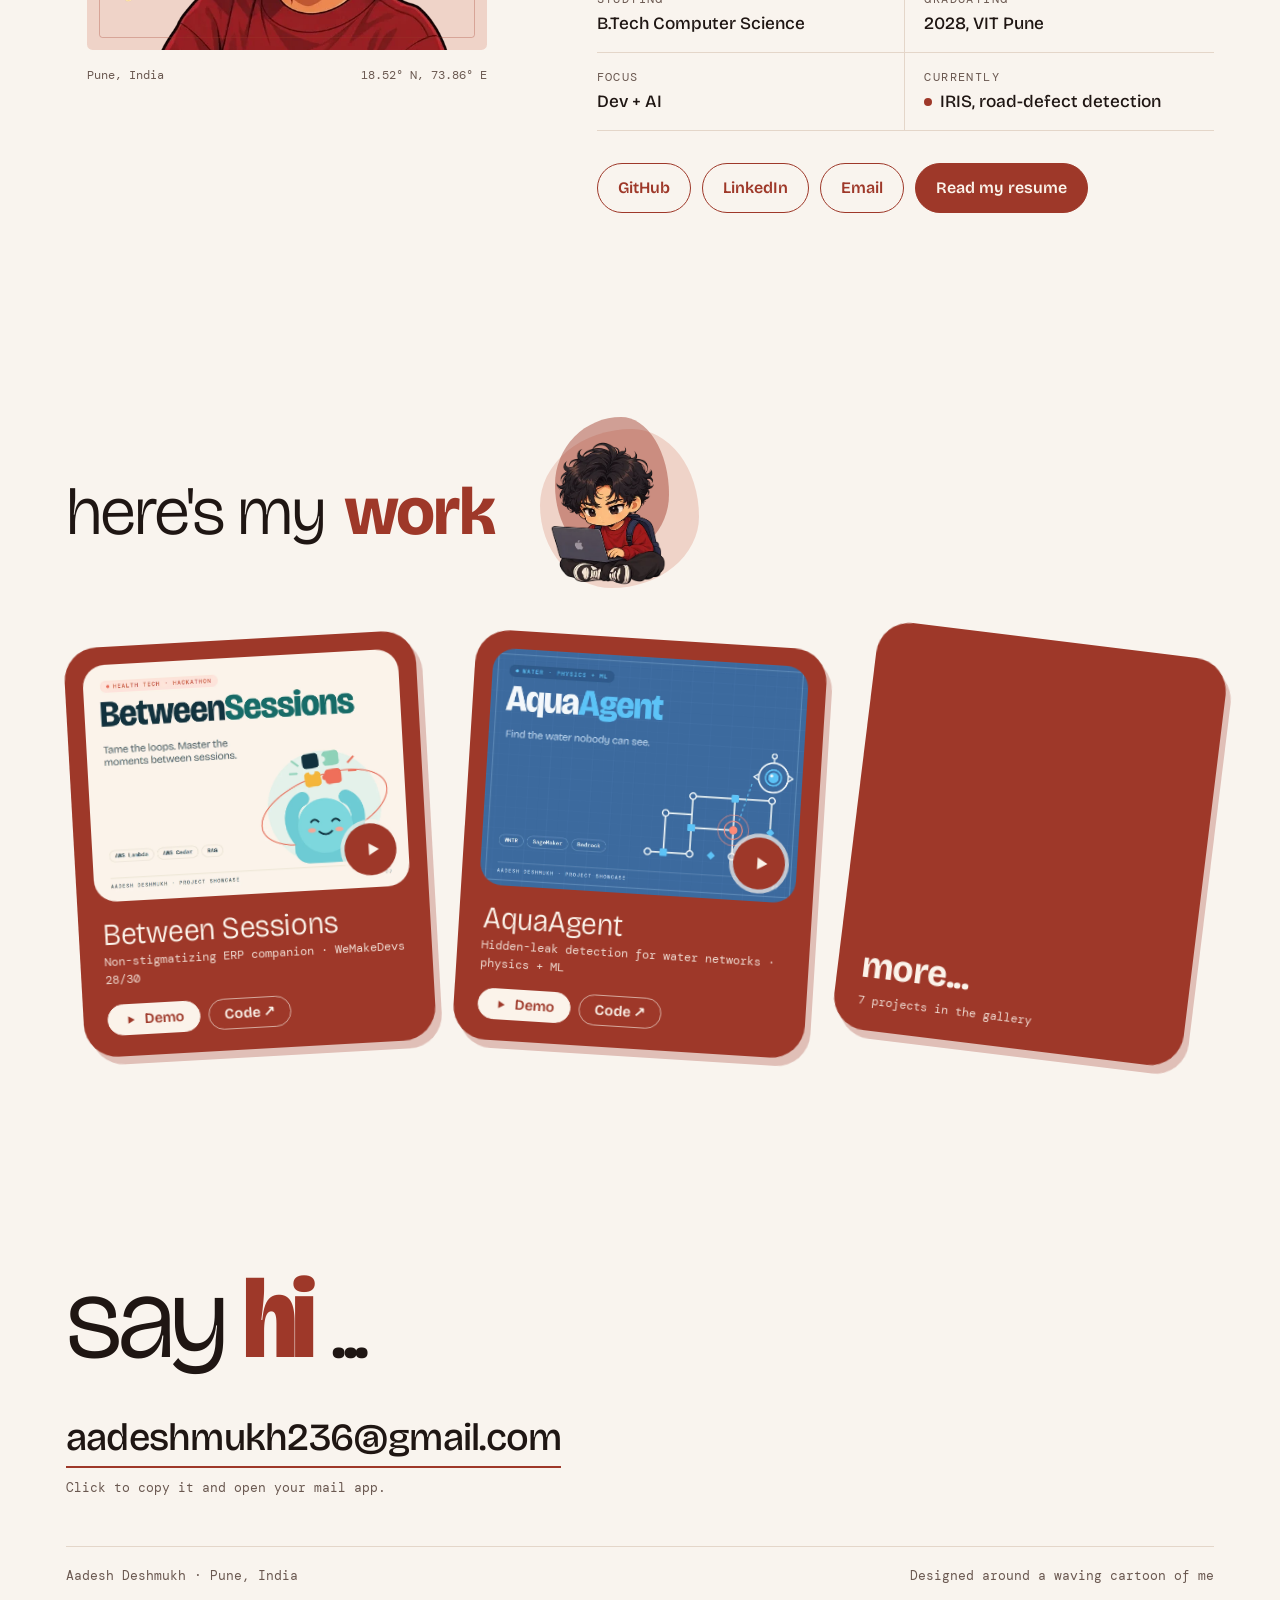
==== commit 5b5e08b0: "Build out portfolio: gallery, resume page, covers, hero rework - Hero: background-removed, 2x-upscal" ====
--- a/index.html
+++ b/index.html
@@ -4,29 +4,30 @@
 <meta charset="utf-8">
 <meta name="viewport" content="width=device-width,initial-scale=1,viewport-fit=cover">
 <title>Aadesh Deshmukh</title>
-<meta name="description" content="Aadesh Deshmukh — B.Tech CS (Data Science) at VIT Pune, working on computer vision and machine learning research.">
+<meta name="description" content="Aadesh Deshmukh — Computer Science student at VIT Pune building software and AI.">
 <link rel="icon" href="assets/mini.webp" type="image/webp">
+<script>try{const t=localStorage.getItem('theme');if(t)document.documentElement.dataset.theme=t}catch(_){}</script>
 <link rel="preconnect" href="https://fonts.googleapis.com">
 <link rel="preconnect" href="https://fonts.gstatic.com" crossorigin>
 <link rel="stylesheet" href="https://fonts.googleapis.com/css2?family=Bricolage+Grotesque:opsz,wdth,wght@12..96,75..100,200..800&family=Instrument+Sans:wght@400;500;600&family=DM+Mono:wght@400;500&display=swap">
-<link rel="stylesheet" href="css/style.css">
-<script src="js/main.js" defer></script>
+<link rel="stylesheet" href="css/style.css?v=8">
+<script src="js/data.js?v=8" defer></script>
+<script src="js/site.js?v=8" defer></script>
 </head>
-<body>
+<body data-page="home">
 
 <svg width="0" height="0" style="position:absolute" aria-hidden="true">
   <symbol id="star" viewBox="0 0 24 24"><path d="M12 0c1 7 5 11 12 12-7 1-11 5-12 12-1-7-5-11-12-12 7-1 11-5 12-12z" fill="currentColor"/></symbol>
   <symbol id="ptr" viewBox="0 0 32 32"><path d="M5 3v21.5l5.8-5.4 4 8.6 4.2-1.9-4-8.4 7.9-.6z"/></symbol>
 </svg>
 
-
 <header class="navbar">
   <ul class="nav" id="nav">
     <span class="pill" aria-hidden="true"></span>
-    <li><a href="#home" data-cursor="home">Home</a></li>
-    <li><a href="#about" data-cursor="hi">About<span class="me"> Me</span></a></li>
-    <li><a href="#projects" data-cursor="work">Projects</a></li>
-    <li><a href="#resume" data-cursor="cv">Resume</a></li>
+    <li><a href="#home" data-sec="home" data-cursor="home">Home</a></li>
+    <li><a href="#about" data-sec="about" data-cursor="hi">About<span class="me"> Me</span></a></li>
+    <li><a href="#projects" data-sec="projects" data-cursor="work">Projects</a></li>
+    <li><a href="resume.html" data-sec="resume" data-cursor="cv">Resume</a></li>
   </ul>
   <button class="mode" id="theme" type="button" aria-label="Switch light or dark theme" data-cursor="flip"><span></span></button>
 </header>
@@ -37,10 +38,9 @@
     <div class="hero-grid">
       <div class="stage" id="stage" data-cursor="wave again" role="button" tabindex="0" aria-label="Play the wave again">
         <span class="bubble" id="bubble" aria-hidden="true">hi!</span>
-        <!-- HERO VIDEO: assets/hero-wave.webm with an mp4 fallback -->
-        <video id="heroClip" muted loop playsinline autoplay preload="auto" poster="assets/hero-poster.webp" aria-label="Aadesh's character waving hello">
+        <!-- Transparent WebM; on Safari site.js swaps in a WebGL canvas playing hero-wave-stacked.mp4 -->
+        <video id="heroClip" class="char" muted loop playsinline autoplay preload="auto" poster="assets/hero-poster.webp" data-stacked="assets/hero-wave-stacked.mp4" aria-label="Aadesh's character waving hello">
           <source src="assets/hero-wave.webm" type="video/webm">
-          <source src="assets/hero-wave.mp4" type="video/mp4">
         </video>
       </div>
       <div>
@@ -48,7 +48,7 @@
           <span class="hello">Hello there <span class="dots" aria-hidden="true"><b>.</b><b>.</b><b>.</b></span></span>
           <span class="hello iam" aria-label="I am Aadesh"><span class="pre" aria-hidden="true">I am</span><span id="who" aria-hidden="true"></span></span>
         </h1>
-        <p class="role">B.Tech CS (Data Science) &middot; VIT Pune &middot; machine learning and research</p>
+        <p class="role">Dev + AI &middot; B.Tech Computer Science &middot; VIT Pune</p>
         <a class="peek" href="#projects" data-cursor="go">
           <svg viewBox="0 0 32 32" aria-hidden="true"><use href="#ptr" fill="currentColor"/></svg>
           <span>peek at my work</span>
@@ -77,18 +77,20 @@
 
       <div class="about-copy rv" id="aboutCopy">
         <p class="eyebrow">About me</p>
-        <h2 class="statement">I build computer-vision models that notice what people miss, from <span class="hl">cracked roads</span> to <span class="hl">sick soybean leaves</span>.</h2>
-        <p class="body">I'm a third-year B.Tech Computer Science (Data Science) student at Vishwakarma Institute of Technology, Pune. Most of my time goes into machine learning research: drone imagery for road inspection, plant disease detection, and route planning for farm logistics. Outside the lab I build at hackathons and keep the projects that hold up.</p>
+        <h2 class="statement">I'm curious about how things work, so I learn by <span class="hl">building software</span> and <span class="hl">teaching machines</span>.</h2>
+        <p class="body">I'm a third-year Computer Science student at Vishwakarma Institute of Technology, Pune. My degree says Data Science, but my curiosity doesn't stay in one lane. What pulls me most is core software engineering: how systems are designed, built, and shipped so they keep working. Alongside that I go deep on AI, which for me covers everything from classic machine learning to computer vision and deep learning.</p>
+        <p class="body">I pick up new things by making something real with them: a React app at a hackathon, a routing engine for farm logistics, a drone-imagery model that spots road damage. If a tool is new and a little hard, that's usually the one I want to try next.</p>
         <dl class="facts">
-          <div><dt>Studying</dt><dd>B.Tech CS (Data Science)</dd></div>
+          <div><dt>Studying</dt><dd>B.Tech Computer Science</dd></div>
           <div><dt>Graduating</dt><dd>2028, VIT Pune</dd></div>
-          <div><dt>Focus</dt><dd>Computer vision, agri-tech ML</dd></div>
+          <div><dt>Focus</dt><dd>Dev + AI</dd></div>
           <div><dt>Currently</dt><dd><i class="live" aria-hidden="true"></i>IRIS, road-defect detection</dd></div>
         </dl>
         <div class="links">
-          <a class="btn" href="https://github.com/aadesh2036" target="_blank" rel="noopener" data-cursor="github">GitHub</a>
-          <a class="btn" href="https://www.linkedin.com/in/aadesh-deshmukh-988a01330" target="_blank" rel="noopener" data-cursor="linkedin">LinkedIn</a>
-          <a class="btn solid" href="#resume" data-cursor="cv" id="toResume">Read my resume</a>
+          <a class="btn" data-link="github" href="https://github.com/aadesh2036" target="_blank" rel="noopener" data-cursor="github">GitHub</a>
+          <a class="btn" data-link="linkedin" href="https://www.linkedin.com/in/aadesh-deshmukh-988a01330" target="_blank" rel="noopener" data-cursor="linkedin">LinkedIn</a>
+          <a class="btn" data-email href="mailto:aadeshmukh236@gmail.com" data-cursor="copy + mail">Email</a>
+          <a class="btn solid" href="resume.html" data-cursor="cv">Read my resume</a>
         </div>
       </div>
     </div>
@@ -100,98 +102,15 @@
       <span class="mini"><img src="assets/mini.webp" alt=""></span>
     </h2>
     <div class="cards" id="cards"></div>
-    <div class="drawer" id="drawer"><div><div class="cards" id="cardsMore"></div></div></div>
-  </section>
-
-  <!-- RESUME -->
-  <section class="sec wrap" id="resume">
-    <div class="res-top">
-      <div>
-        <p class="eyebrow">Curriculum vitae</p>
-        <h2 class="head">my <b>resume</b></h2>
-      </div>
-      <div class="res-actions">
-        <span class="stamp">Updated October 2026</span>
-        <a class="btn solid" id="pdf" href="#" target="_blank" rel="noopener" data-cursor="pdf" hidden>Download PDF</a>
-      </div>
-    </div>
-
-    <article class="sheet rv" id="sheet">
-      <div class="rail" aria-hidden="true"><span></span></div>
-
-      <section class="block">
-        <h3>Education</h3>
-        <ol class="items">
-          <li class="item"><span class="when">2024 &ndash; 2028</span><div>
-            <h4>B.Tech, Computer Science (Data Science)</h4>
-            <p class="where">Vishwakarma Institute of Technology, Pune</p>
-            <span class="metric">CGPA 9.29 / 10</span></div></li>
-          <li class="item"><span class="when">First year</span><div>
-            <h4>Minor degree in Machine Learning</h4>
-            <p class="where">IIT Guwahati</p></div></li>
-          <li class="item"><span class="when">2024</span><div>
-            <h4>HSC, Science</h4>
-            <p class="where">Saraswati Vidyalaya &amp; Junior College, Arjuni Morgaon</p>
-            <span class="metric">97.5%</span></div></li>
-        </ol>
-      </section>
-
-      <section class="block">
-        <h3>Research</h3>
-        <ol class="items">
-          <li class="item"><span class="when">Ongoing</span><div>
-            <h4>IRIS: Intelligent Road Inspection System</h4>
-            <p class="desc">UAV-based road defect detection with YOLOv11s on a fused Indian road-damage dataset of about 51K images across 5 defect classes. Includes a repair-prioritisation module that combines IRC severity grading with knapsack optimisation to rank repairs by cost.</p>
-            <span class="metric">mAP@50 0.623</span></div></li>
-          <li class="item"><span class="when">Patent filed</span><div>
-            <h4>AgriPhenotyper</h4>
-            <p class="desc">Hybrid CNN and Transformer model for plant disease classification, using SLIC superpixel tokens on a ResNet18 / EfficientNet-B2 backbone, with transfer learning and domain adaptation across datasets.</p></div></li>
-        </ol>
-      </section>
-
-      <section class="block">
-        <h3>Projects</h3>
-        <ol class="items">
-          <li class="item"><span class="when">2026</span><div>
-            <h4><a href="https://github.com/aadesh2036/Between_Sessions" target="_blank" rel="noopener" data-cursor="repo">Between Sessions</a></h4>
-            <p class="desc">Built for the WeMakeDevs First Commit hackathon.</p>
-            <span class="metric">Scored 28 / 30</span></div></li>
-          <li class="item"><span class="when">2026</span><div>
-            <h4>KrishiFlow</h4>
-            <p class="desc">AI logistics platform for farmers: capacitated vehicle routing with a cheapest-insertion heuristic, LSTM and LightGBM price prediction, and a trilingual React interface. Smart Kopargaon Hackathon 2026 grand finalist.</p></div></li>
-          <li class="item"><span class="when">Hackathon</span><div>
-            <h4>ArogyaScript</h4>
-            <p class="desc">Prescription intelligence pipeline using YOLOv8 and OCR to turn prescription images into structured records, feeding a risk-scoring engine and an analytics dashboard.</p></div></li>
-        </ol>
-      </section>
-
-      <section class="block">
-        <h3>Leadership</h3>
-        <ol class="items">
-          <li class="item"><span class="when">TEDx</span><div>
-            <h4>Creatives &amp; Production Head</h4>
-            <p class="where">TEDxVITPune</p></div></li>
-        </ol>
-      </section>
-
-      <section class="block">
-        <h3>Skills</h3>
-        <div class="items">
-          <div class="skillrow"><span class="when">Languages</span><ul class="chips"><li>Python</li><li>C++</li><li>JavaScript</li></ul></div>
-          <div class="skillrow"><span class="when">ML / CV</span><ul class="chips"><li>YOLOv8 / v11</li><li>CNNs</li><li>Transformers</li><li>Grad-CAM</li><li>Albumentations</li><li>LSTM</li><li>LightGBM</li></ul></div>
-          <div class="skillrow"><span class="when">Build</span><ul class="chips"><li>React</li><li>Git</li><li>Kaggle</li><li>Open3D</li><li>Blender (bpy)</li></ul></div>
-        </div>
-      </section>
-    </article>
   </section>
 
   <!-- CONTACT -->
   <section class="contact wrap" id="contact">
     <h2 class="rv">say <b>hi</b> ...</h2>
     <div class="mail">
-      <code id="mail">aadesh.deshmukh24@vit.edu</code>
-      <button class="btn" id="copy" type="button" data-cursor="copy">Copy email</button>
+      <a class="mail-addr" data-email="text" href="mailto:aadeshmukh236@gmail.com" data-cursor="copy + mail">aadeshmukh236@gmail.com</a>
     </div>
+    <p class="mail-note">Click to copy it and open your mail app.</p>
     <div class="foot"><span>Aadesh Deshmukh &middot; Pune, India</span><span>Designed around a waving cartoon of me</span></div>
   </section>
 </main>
--- a/css/style.css
+++ b/css/style.css
@@ -2,11 +2,11 @@
 img{max-width:100%}
 [hidden]:not([hidden=until-found i]){display:none!important}
 
-/* Layout concept: one fluid page. Floating pill nav; hero video in a shape-shifting (non-rotating) window; solid colors only, no gradients or blur; About as an arched portrait beside a quiet fact sheet; tilted rust work cards; Resume as a printed sheet with a scroll rail. Flat 2D arrow cursor with a lagging ring that turns into a label pill. */
+/* Layout concept: floating pill nav; a transparent waving character standing on the page; About as an arched portrait beside a quiet fact sheet; tilted rust work cards with a separate gallery page; a printable resume page. Flat 2D arrow cursor with a lagging ring that turns into a label pill. */
 :root{
   --bg:#F9F4EE; --bg-2:#F1E6DA; --ink:#1F1613; --ink-soft:#6A5850; --line:#E4D6C9;
   --rust:#9E3829; --card:#9E3829; --on-rust:#FBF3EA; --blush:#EFD3C8; --paper:#FFFCF8;
-  --stage:#F7F2EF; /* matches the hero video's own background; same in both themes */
+  --halo:#F2E2D6; --shadow:#E3C6B9; /* hero backdrop circle + ground shadow */
   --cur-fill:#C2412D; --cur-line:#1F1613; --cur-shadow:#1F1613;
   --blob-a:#EBC6BA; --blob-b:#F3D9B8; --blob-c:#E2A593;
   --f-display:"Bricolage Grotesque","Trebuchet MS",system-ui,sans-serif;
@@ -18,7 +18,7 @@
 @media (prefers-color-scheme:dark){
   :root:not([data-theme="light"]){
     --bg:#1B1311; --bg-2:#251B18; --ink:#F6EBE0; --ink-soft:#BBA99D; --line:#3A2B26;
-    --rust:#E2705A; --card:#A8402F; --on-rust:#FFF6EE; --blush:#4A2620; --paper:#221815;
+    --rust:#E2705A; --card:#A8402F; --on-rust:#FFF6EE; --blush:#4A2620; --paper:#221815; --halo:#F1E4D8; --shadow:#D5BFAE;
     --cur-fill:#E2705A; --cur-line:#1B1311; --cur-shadow:#0C0807;
     --blob-a:#4A211B; --blob-b:#3B2A1A; --blob-c:#5C2A20;
     color-scheme:dark;
@@ -26,7 +26,7 @@
 }
 :root[data-theme="dark"]{
   --bg:#1B1311; --bg-2:#251B18; --ink:#F6EBE0; --ink-soft:#BBA99D; --line:#3A2B26;
-  --rust:#E2705A; --card:#A8402F; --on-rust:#FFF6EE; --blush:#4A2620; --paper:#221815;
+  --rust:#E2705A; --card:#A8402F; --on-rust:#FFF6EE; --blush:#4A2620; --paper:#221815; --halo:#F1E4D8; --shadow:#D5BFAE;
   --cur-fill:#E2705A; --cur-line:#1B1311; --cur-shadow:#0C0807;
   --blob-a:#4A211B; --blob-b:#3B2A1A; --blob-c:#5C2A20;
   color-scheme:dark;
@@ -92,19 +92,28 @@
 /* ---------- hero ---------- */
 .hero{padding-top:clamp(6.5rem,12vw,8.5rem); padding-bottom:clamp(2.5rem,5vw,4rem)}
 .hero-grid{display:grid; grid-template-columns:minmax(0,5fr) minmax(0,7fr); align-items:center; gap:clamp(1.5rem,5vw,4.5rem)}
+/* character stands on the page itself (transparent video) in front of a circle, with a ground shadow under his feet.
+   The frame is wider on the left because of the waving arm, so the body is centred at ~62% across:
+   feet span 38-87% of the width and the soles sit at 98.8% of the height. */
 .stage{
-  position:relative; aspect-ratio:4/5; width:100%; max-width:420px; justify-self:center; cursor:pointer;
-  background:var(--stage); border-radius:58% 42% 55% 45% / 48% 55% 45% 52%;
-  animation:shape 16s ease-in-out infinite alternate; overflow:hidden; isolation:isolate;
-  box-shadow:inset 0 0 0 1px color-mix(in srgb,var(--rust) 14%,transparent);
-}
-.stage video{
-  position:absolute; left:5%; top:4%; width:90%; height:95%; object-fit:contain; object-position:50% 100%;
-  -webkit-mask-image:linear-gradient(90deg,transparent,#000 7%,#000 93%,transparent),linear-gradient(180deg,transparent,#000 5%,#000 97%,transparent);
-  -webkit-mask-composite:source-in; mask-image:linear-gradient(90deg,transparent,#000 7%,#000 93%,transparent),linear-gradient(180deg,transparent,#000 5%,#000 97%,transparent); mask-composite:intersect;
-}
+  position:relative; aspect-ratio:700/1118; width:100%; max-width:340px; justify-self:center; cursor:pointer; isolation:isolate;
+}
+/* full-height arch behind the whole body, so no mask edge ever sits on the dark page */
+.stage::before{
+  content:""; position:absolute; z-index:-2; left:-2%; right:-5%; top:-3%; bottom:-5%;
+  border-radius:999px 999px 32px 32px; background:var(--halo);
+}
+/* ground shadow on the arch floor, centred under the shoes (feet span 38-87% across, soles at 98.8% down) */
+.stage::after{
+  content:""; position:absolute; z-index:-1; left:36.5%; width:52%; bottom:-1%; height:4.6%;
+  border-radius:50%; background:var(--shadow); animation:breathe 5s ease-in-out infinite;
+}
+@keyframes breathe{50%{scale:.9 .85}}
+.stage .feed{position:absolute; width:1px; height:1px; opacity:0; pointer-events:none}
+.stage .char{position:absolute; inset:0; width:100%; height:100%; object-fit:contain; object-position:50% 100%; transition:translate .5s var(--spring)}
+.stage:hover .char{translate:0 -6px}
 .bubble{
-  position:absolute; left:6%; top:7%; z-index:2; padding:.35rem .85rem; background:var(--rust); color:var(--on-rust);
+  position:absolute; left:-6%; top:12%; z-index:2; padding:.35rem .85rem; background:var(--rust); color:var(--on-rust);
   font-family:var(--f-display); font-weight:700; font-size:1.05rem; border-radius:999px 999px 999px 6px;
   transform-origin:0 100%; scale:0; rotate:-8deg; transition:scale .5s var(--spring), rotate .5s var(--spring);
 }
@@ -161,7 +170,8 @@
   display:flex; align-items:flex-end; justify-content:center;
 }
 .arch::before{content:""; position:absolute; inset:12px; border-radius:999px 999px 18px 18px; border:1px solid color-mix(in srgb,var(--rust) 30%,transparent); pointer-events:none; z-index:2}
-.arch img{position:relative; z-index:1; width:112%; max-width:none; height:auto; margin-bottom:-1px; translate:0 var(--py,0px); transition:scale .8s var(--spring)}
+/* image bottom is a straight cut; it overhangs the arch by 16px so the parallax never lifts it off the edge */
+.arch img{position:relative; z-index:1; width:100%; max-width:none; height:auto; margin-bottom:-16px; translate:0 var(--py,0px); transform-origin:50% 100%; transition:scale .8s var(--spring)}
 .portrait:hover .arch img{scale:1.03}
 .badge{position:absolute; width:clamp(104px,12vw,132px); aspect-ratio:1; top:-5%; right:-9%; z-index:3; color:var(--ink)}
 .badge .disc{fill:var(--bg); stroke:var(--line)}
@@ -173,7 +183,8 @@
 .statement{font-family:var(--f-display); font-weight:300; font-size:clamp(1.75rem,3.6vw,2.85rem); line-height:1.12; letter-spacing:-.025em; margin:0 0 1.5rem; text-wrap:balance; max-width:22ch}
 .statement .hl{font-weight:600; color:var(--rust); background:linear-gradient(var(--blush),var(--blush)) 0 88%/0% 32% no-repeat; transition:background-size 1.1s var(--ease) .3s}
 .about-copy.in .statement .hl{background-size:100% 32%}
-.about-copy>p.body{margin:0 0 2rem; max-width:58ch; color:var(--ink-soft)}
+.about-copy>p.body{margin:0 0 1rem; max-width:60ch; color:var(--ink-soft)}
+.about-copy>p.body:last-of-type{margin-bottom:2rem}
 .facts{margin:0 0 2rem; display:grid; grid-template-columns:repeat(2,minmax(0,1fr)); border-top:1px solid var(--line)}
 .facts div{padding:1rem 1rem 1rem 0; border-bottom:1px solid var(--line); min-width:0}
 .facts div:nth-child(odd){border-right:1px solid var(--line)}
@@ -212,10 +223,58 @@
 .card p{margin:0 .4rem; font-family:var(--f-mono); font-size:.76rem; opacity:.85; line-height:1.45}
 .card.more{justify-content:flex-end; min-height:240px}
 .card.more h3{font-weight:700; font-size:clamp(1.7rem,3vw,2.3rem); margin-bottom:.4rem}
-.drawer{display:grid; grid-template-rows:0fr; transition:grid-template-rows .8s var(--spring)}
-.drawer.open{grid-template-rows:1fr}
-.drawer>div{min-height:0; overflow:hidden}
-.drawer:not(.open) .card{visibility:hidden}
+/* gallery page: full cards with description, stack and link */
+.gallery{row-gap:clamp(2rem,4vw,3rem)}
+.card.full .desc{font-family:var(--f-body); font-size:.95rem; line-height:1.5; opacity:.95; margin:.8rem .4rem 0}
+.card .stack{display:flex; flex-wrap:wrap; gap:.4rem; list-style:none; margin:.9rem .4rem 0; padding:0}
+.card .stack li{font-family:var(--f-mono); font-size:.72rem; padding:.2rem .6rem; border-radius:999px; border:1px solid color-mix(in srgb,var(--on-rust) 45%,transparent)}
+/* cover: a button when it plays a demo */
+button.shot{display:block; width:100%; padding:0; border:0; font:inherit; color:inherit; cursor:pointer; position:relative}
+.shot .play{
+  position:absolute; right:12px; bottom:12px; width:52px; height:52px; border-radius:50%;
+  display:grid; place-items:center; background:var(--card); color:var(--on-rust); box-shadow:0 0 0 4px color-mix(in srgb,var(--on-rust) 70%,transparent);
+  transition:scale .5s var(--spring);
+}
+.shot .play svg{width:22px; height:22px; fill:currentColor; margin-left:3px}
+button.shot:hover .play,button.shot:focus-visible .play{scale:1.15}
+.acts{display:flex; flex-wrap:wrap; gap:.5rem; margin:auto .4rem 0; padding-top:1rem}
+.act{
+  display:inline-flex; align-items:center; gap:.4rem; padding:.45rem .95rem; border-radius:999px; text-decoration:none; cursor:pointer;
+  font:600 .9rem/1 var(--f-display); color:var(--on-rust); background:transparent; border:1.5px solid color-mix(in srgb,var(--on-rust) 60%,transparent);
+  transition:background .3s, color .3s, translate .4s var(--spring);
+}
+.act svg{width:14px; height:14px; fill:currentColor}
+.act:hover{translate:0 -2px; background:var(--on-rust); color:var(--card)}
+.act.solid{background:var(--on-rust); color:var(--card); border-color:var(--on-rust)}
+.act.ghost{cursor:default; opacity:.7; font-weight:400; border-style:dashed}
+.act.ghost:hover{translate:none; background:transparent; color:var(--on-rust)}
+.card{cursor:default} a.card{cursor:pointer}
+
+/* demo lightbox */
+dialog.demo{
+  width:min(960px,calc(100% - 32px)); max-height:calc(100% - 32px); padding:0; border:0; border-radius:24px; overflow:hidden;
+  background:var(--paper); color:var(--ink); box-shadow:10px 12px 0 var(--card);
+}
+dialog.demo::backdrop{background:color-mix(in srgb,#120c0a 72%,transparent)}
+.demo-top{display:flex; align-items:center; justify-content:space-between; gap:1rem; padding:.8rem 1rem .8rem 1.4rem}
+.demo-top h2{margin:0; font:600 1.15rem/1.2 var(--f-display); letter-spacing:-.01em}
+.demo-x{width:40px; height:40px; flex:none; border-radius:50%; border:1.5px solid var(--line); background:transparent; color:var(--rust); font-size:1.6rem; line-height:1; cursor:pointer}
+.demo-x:hover{background:var(--rust); color:var(--on-rust); border-color:var(--rust)}
+.demo-frame{aspect-ratio:16/9; background:#000}
+.demo-frame iframe{display:block; width:100%; height:100%; border:0}
+body.locked{overflow:hidden}
+/* the custom cursor can't draw above a modal, so the dialog gets the normal one */
+.cursor-ok dialog.demo,.cursor-ok dialog.demo *{cursor:auto!important}
+.cursor-ok dialog.demo button{cursor:pointer!important}
+
+/* ---------- sub pages ---------- */
+.page-top{padding-top:clamp(7rem,13vw,9rem)}
+.back{display:inline-block; margin-bottom:1.2rem; font-family:var(--f-mono); font-size:.85rem; color:var(--ink-soft); text-decoration:none; transition:color .3s, translate .4s var(--spring)}
+.back:hover{color:var(--rust); translate:-4px 0}
+.lede{max-width:58ch; color:var(--ink-soft); margin:1rem 0 1rem}
+.page-top .mini{width:clamp(100px,13vw,160px); aspect-ratio:1; display:grid; place-items:center; position:relative}
+.page-top .mini::before{content:""; position:absolute; inset:6% 4% 10% 10%; border-radius:58% 42% 55% 45%/48% 55% 45% 52%; background:var(--blush); animation:morph 11s ease-in-out infinite alternate}
+.page-top .mini img{position:relative; width:88%; animation:bobby 5s ease-in-out infinite}
 
 /* ---------- resume ---------- */
 .res-top{display:flex; flex-wrap:wrap; justify-content:space-between; align-items:flex-end; gap:1rem 2rem; margin-bottom:2rem}
@@ -246,6 +305,26 @@
 .chips li{font-family:var(--f-mono); font-size:.8rem; padding:.35rem .8rem; border-radius:999px; border:1px solid var(--line); transition:background .3s, color .3s, border-color .3s}
 .chips li:hover{background:var(--rust); color:var(--on-rust); border-color:var(--rust)}
 .skillrow{display:grid; grid-template-columns:minmax(0,96px) minmax(0,1fr); gap:.4rem 1.2rem; align-items:start}
+.cv-head{display:flex; align-items:center; gap:clamp(1.2rem,3vw,2.2rem); flex-wrap:wrap; padding-bottom:1.8rem; margin-bottom:1.6rem; border-bottom:1px solid var(--line)}
+.photo{
+  width:clamp(104px,14vw,136px); aspect-ratio:1; flex:none; border-radius:50%; overflow:hidden;
+  display:grid; place-content:center; justify-items:center; gap:.2rem;
+  background:var(--bg-2); color:var(--ink-soft); border:2px dashed color-mix(in srgb,var(--rust) 45%,transparent);
+}
+.photo svg{width:30px; height:30px; color:var(--rust)}
+.photo span{font-family:var(--f-mono); font-size:.68rem; letter-spacing:.06em; text-transform:uppercase}
+.photo.has{border:3px solid var(--rust); box-shadow:0 0 0 5px var(--paper),0 0 0 6px var(--line)}
+.photo img{width:100%; height:100%; object-fit:cover}
+.cv-id{min-width:0; flex:1 1 280px}
+.cv-id h2{margin:0; font-family:var(--f-display); font-weight:700; font-size:clamp(1.8rem,4vw,2.6rem); letter-spacing:-.03em; line-height:1.05}
+.cv-role{margin:.35rem 0 .8rem; color:var(--rust); font-family:var(--f-display); font-weight:500; font-size:1.05rem}
+.cv-contact{display:flex; flex-wrap:wrap; gap:.3rem 1.2rem; list-style:none; margin:0; padding:0; font-family:var(--f-mono); font-size:.82rem; color:var(--ink-soft)}
+.cv-contact a{text-decoration:none; overflow-wrap:anywhere}
+.cv-contact a:hover{color:var(--rust)}
+.summary{margin:0; max-width:64ch}
+.bullets{margin:.45rem 0 0; padding:0; list-style:none; display:grid; gap:.4rem; max-width:68ch}
+.bullets li{position:relative; padding-left:1.1rem; font-size:.95rem; line-height:1.5}
+.bullets li::before{content:""; position:absolute; left:0; top:.62em; width:6px; height:6px; border-radius:50%; background:var(--rust)}
 
 /* ---------- contact ---------- */
 .contact{padding-block:clamp(3rem,7vw,6rem) 4rem}
@@ -253,7 +332,22 @@
 .contact h2 b{font-weight:800; color:var(--rust); font-stretch:85%; display:inline-block; transition:rotate .6s var(--spring)}
 .contact h2:hover b{rotate:-4deg}
 .mail{display:flex; flex-wrap:wrap; align-items:center; gap:.8rem 1rem; margin-top:2rem}
-.mail code{font-family:var(--f-mono); font-size:clamp(.95rem,2.6vw,1.2rem); user-select:all; overflow-wrap:anywhere; min-width:0}
+.mail-addr{
+  font-family:var(--f-display); font-weight:500; font-size:clamp(1.3rem,4.4vw,2.4rem); letter-spacing:-.02em; text-decoration:none; color:var(--ink);
+  overflow-wrap:anywhere; min-width:0;
+  background:linear-gradient(var(--rust),var(--rust)) 0 100%/100% 2px no-repeat; transition:color .3s, background-size .5s var(--ease);
+}
+.mail-addr:hover{color:var(--rust); background-size:100% 4px}
+.mail-note{margin:.6rem 0 0; font-family:var(--f-mono); font-size:.8rem; color:var(--ink-soft)}
+.foot a{text-decoration:none; overflow-wrap:anywhere}
+.foot a:hover{color:var(--rust)}
+.toast{
+  position:fixed; z-index:9500; left:50%; bottom:calc(env(safe-area-inset-bottom,0px) + 24px); max-width:calc(100% - 32px);
+  padding:.7rem 1.2rem; border-radius:999px; background:var(--ink); color:var(--bg);
+  font-family:var(--f-mono); font-size:.82rem; text-align:center;
+  translate:-50% 150%; opacity:0; transition:translate .5s var(--spring), opacity .3s; pointer-events:none;
+}
+.toast.on{translate:-50% 0; opacity:1}
 .foot{border-top:1px solid var(--line); margin-top:3rem; padding-top:1.2rem; font-family:var(--f-mono); font-size:.8rem; color:var(--ink-soft); display:flex; flex-wrap:wrap; justify-content:space-between; gap:.6rem}
 
 /* ---------- flat 2D cursor ---------- */
@@ -284,7 +378,7 @@
 /* ---------- small screens ---------- */
 @media (max-width:820px){
   .hero-grid,.about-grid{grid-template-columns:1fr}
-  .stage{max-width:320px}
+  .stage{max-width:260px}
   .portrait{max-width:320px; margin-top:1rem}
   .badge{right:-4%}
   .cards{grid-template-columns:1fr; padding-inline:.25rem}
@@ -306,3 +400,12 @@
   html{scroll-behavior:auto}
   .rv{transform:none}
 }
+@media print{
+  :root{--bg:#fff; --paper:#fff; --ink:#111; --ink-soft:#444; --line:#ddd; --rust:#9E3829; --blush:#f3e4dd; color-scheme:light}
+  .navbar,#fx,.toast,.res-actions,.contact,.rail,.eyebrow,.res-top .head{display:none!important}
+  .page-top{padding:0}
+  .res-top{margin:0}
+  .sheet{border:0; box-shadow:none; padding:0; transform:none!important}
+  .block{break-inside:avoid}
+  a{text-decoration:none}
+}
